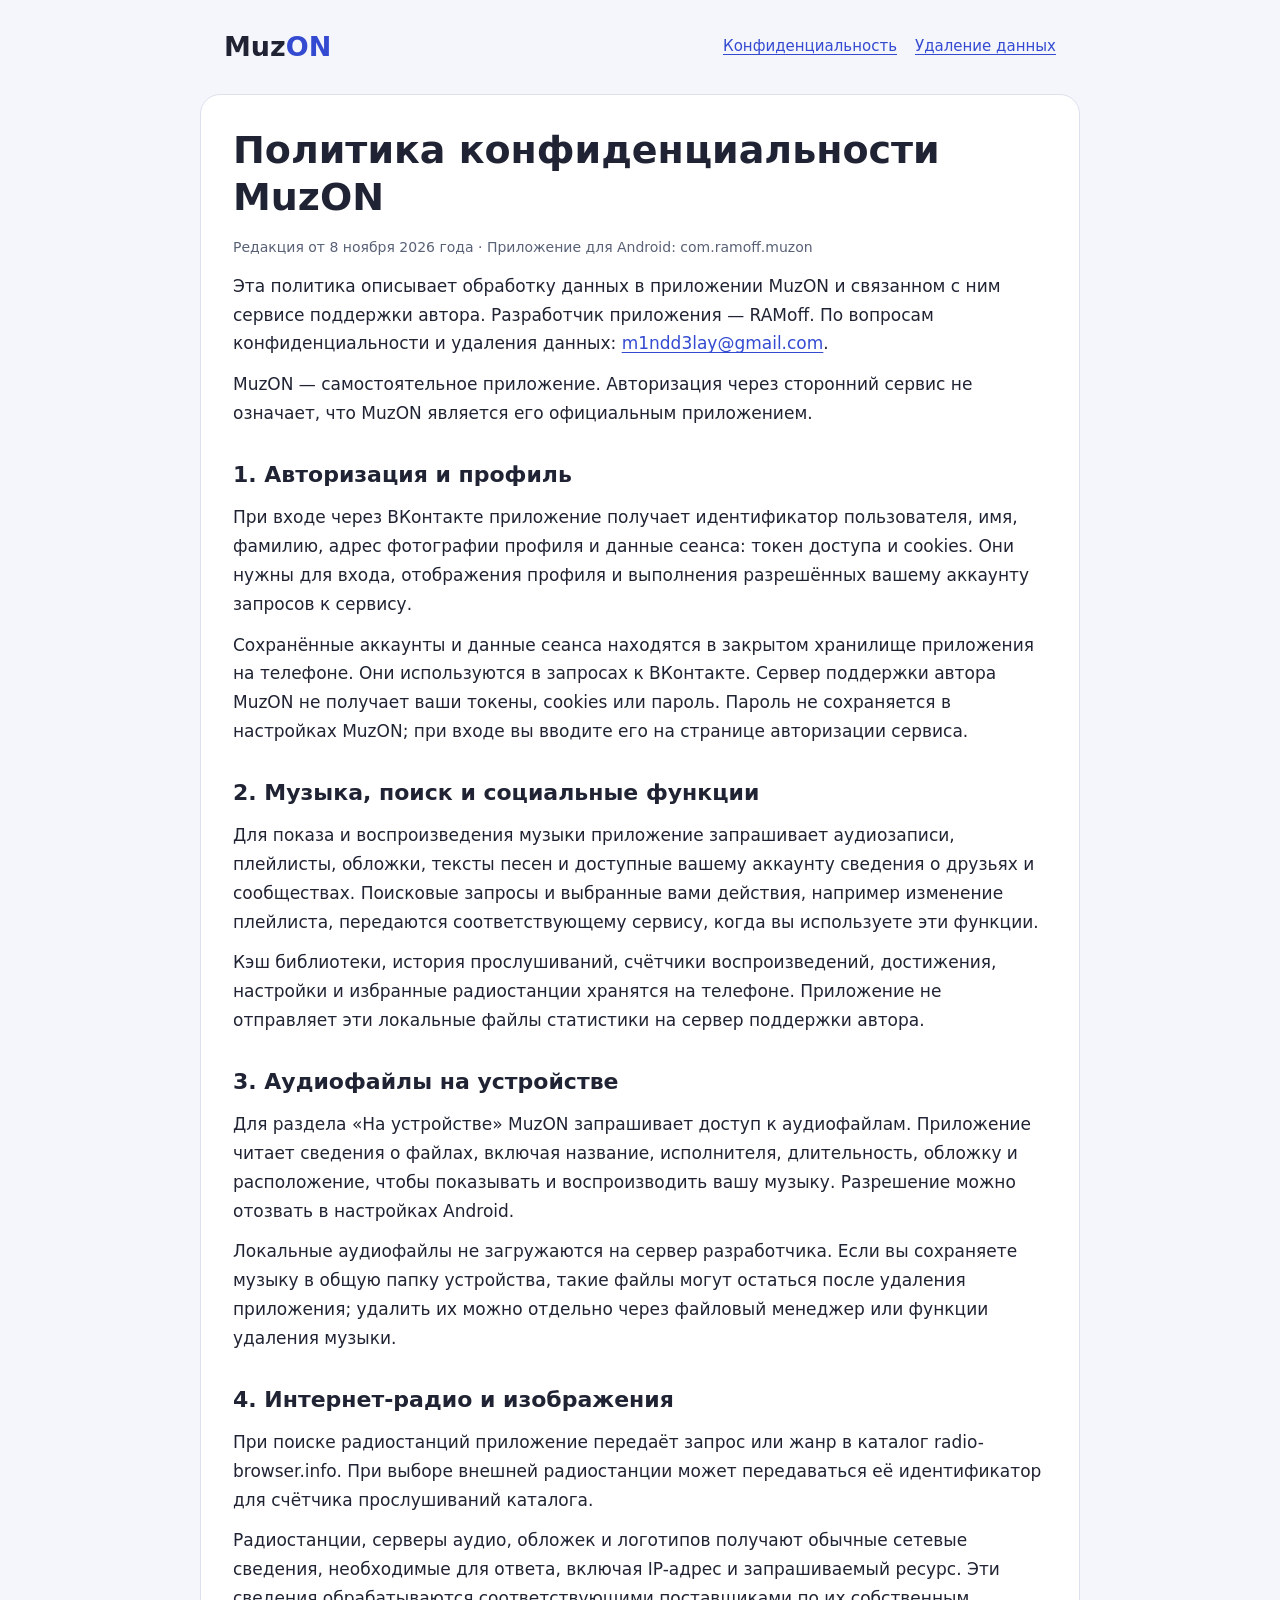
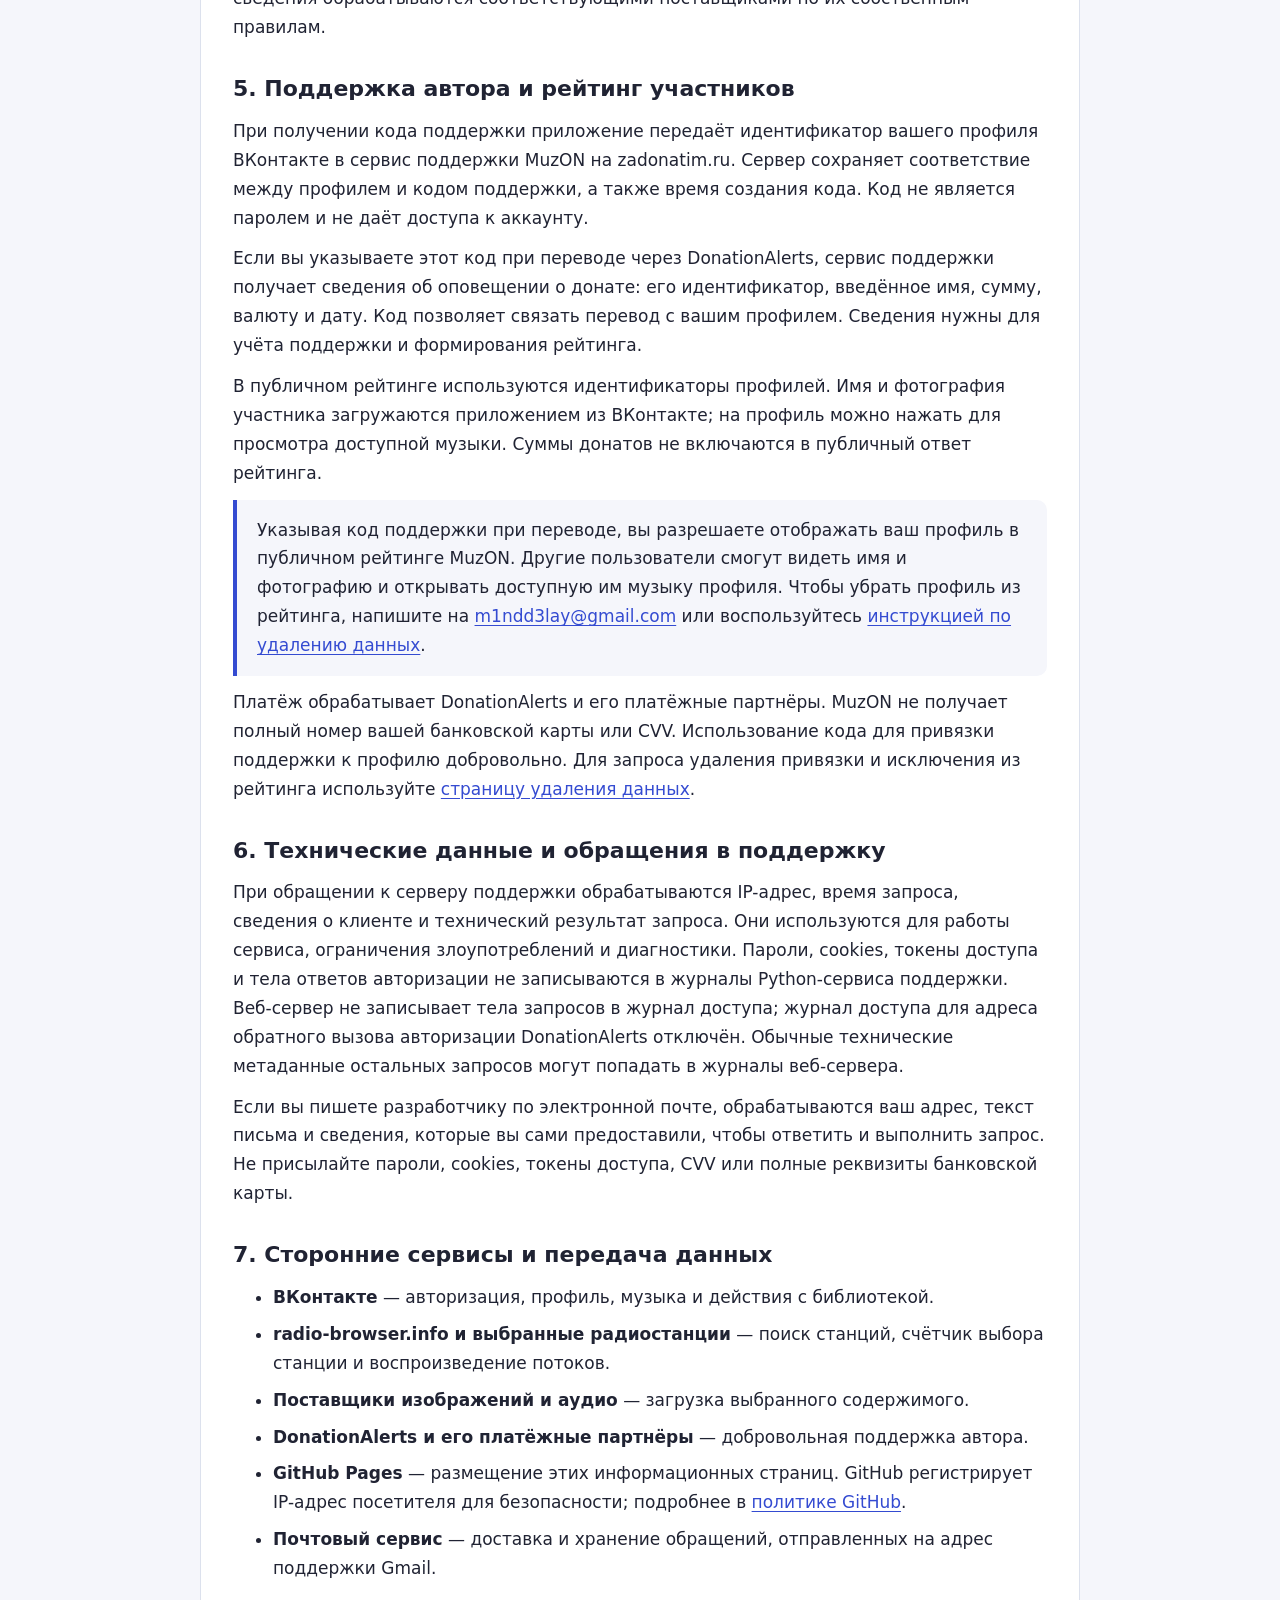
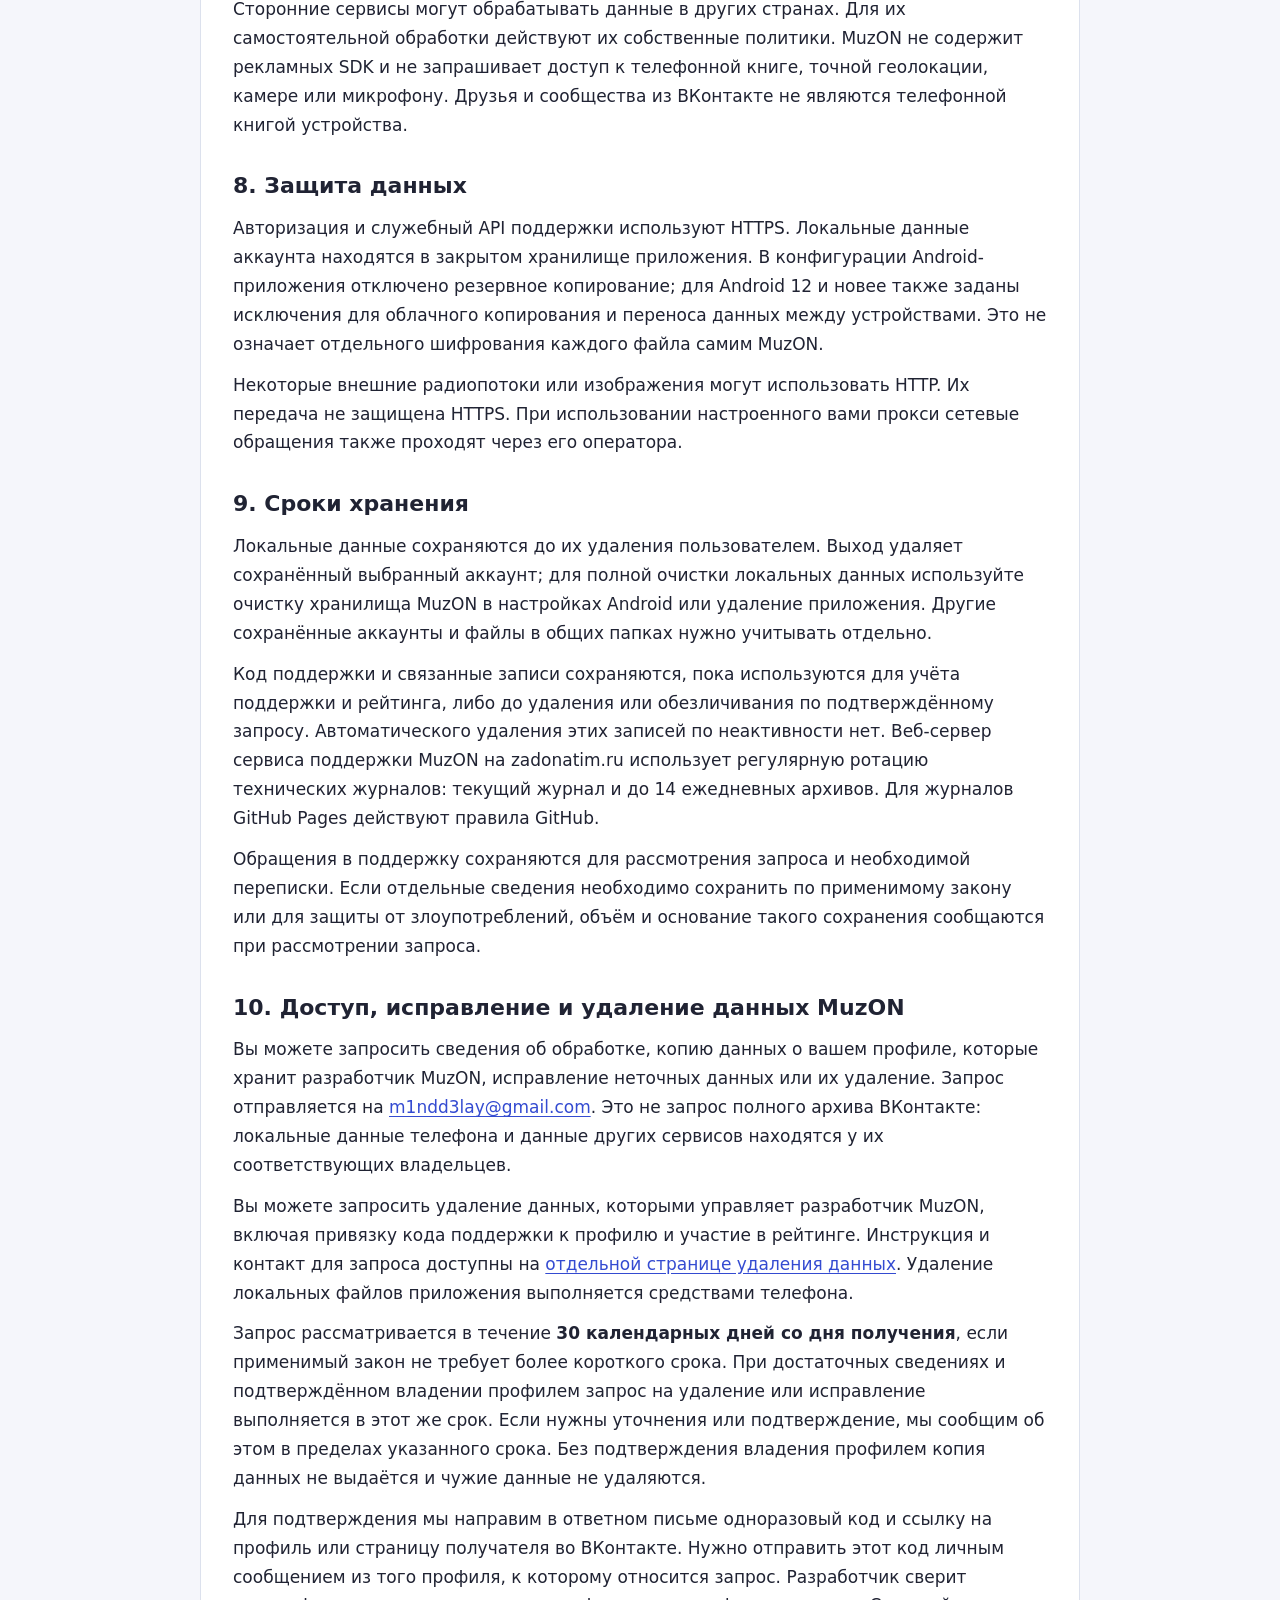
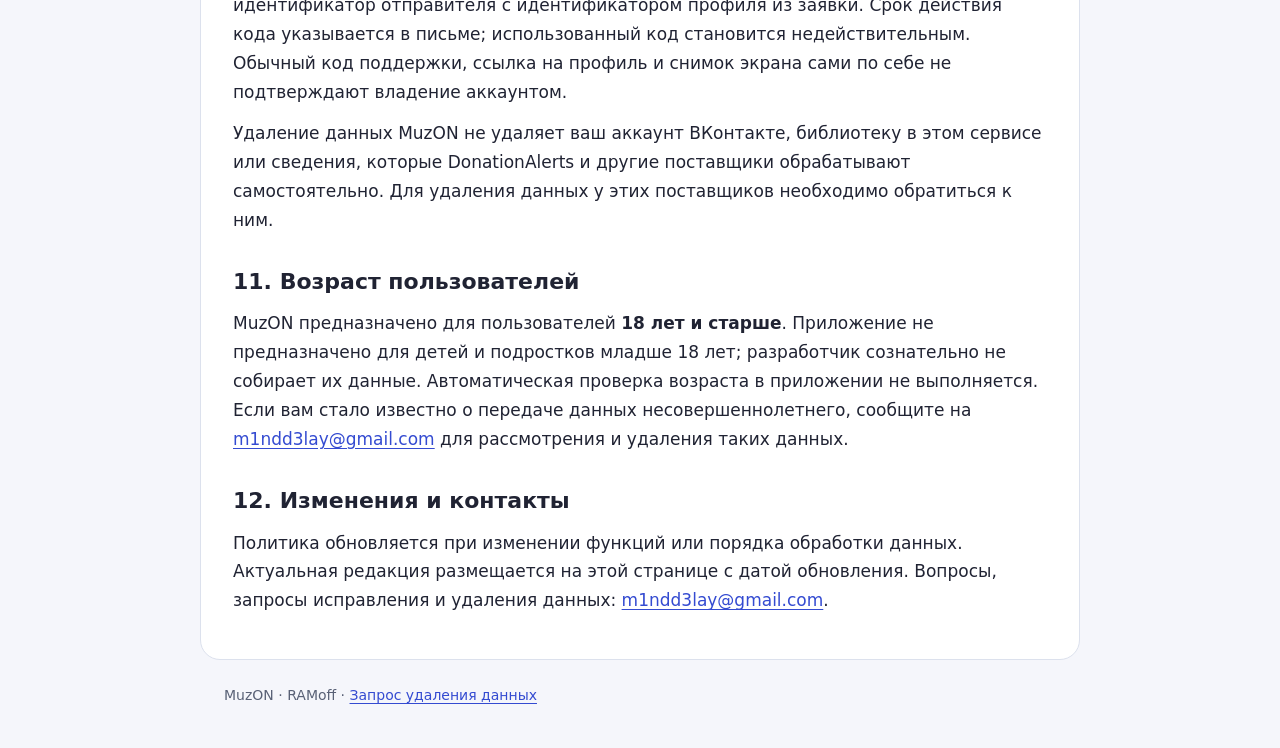
==== privacy-policy.html @ 13344cac "Add files via upload" ====
<!doctype html>
<html lang="ru">
<head>
  <meta charset="utf-8">
  <meta name="viewport" content="width=device-width, initial-scale=1">
  <meta name="referrer" content="no-referrer">
  <title>Политика конфиденциальности MuzON</title>
  <meta name="description" content="Какие данные использует MuzON, где они хранятся, кому передаются и как запросить их удаление.">
  <link rel="stylesheet" href="styles.css">
</head>
<body>
  <header><a class="brand" href="index.html">Muz<span>ON</span></a><nav aria-label="Документы"><a href="privacy-policy.html" aria-current="page">Конфиденциальность</a><a href="delete-account.html">Удаление данных</a></nav></header>
  <main>
    <h1>Политика конфиденциальности MuzON</h1>
    <p class="meta">Редакция от 8 ноября 2026 года · Приложение для Android: com.ramoff.muzon</p>
    <p>Эта политика описывает обработку данных в приложении MuzON и связанном с ним сервисе поддержки автора. Разработчик приложения — RAMoff. По вопросам конфиденциальности и удаления данных: <a href="mailto:m1ndd3lay@gmail.com">m1ndd3lay@gmail.com</a>.</p>
    <p>MuzON — самостоятельное приложение. Авторизация через сторонний сервис не означает, что MuzON является его официальным приложением.</p>

    <h2>1. Авторизация и профиль</h2>
    <p>При входе через ВКонтакте приложение получает идентификатор пользователя, имя, фамилию, адрес фотографии профиля и данные сеанса: токен доступа и cookies. Они нужны для входа, отображения профиля и выполнения разрешённых вашему аккаунту запросов к сервису.</p>
    <p>Сохранённые аккаунты и данные сеанса находятся в закрытом хранилище приложения на телефоне. Они используются в запросах к ВКонтакте. Сервер поддержки автора MuzON не получает ваши токены, cookies или пароль. Пароль не сохраняется в настройках MuzON; при входе вы вводите его на странице авторизации сервиса.</p>

    <h2>2. Музыка, поиск и социальные функции</h2>
    <p>Для показа и воспроизведения музыки приложение запрашивает аудиозаписи, плейлисты, обложки, тексты песен и доступные вашему аккаунту сведения о друзьях и сообществах. Поисковые запросы и выбранные вами действия, например изменение плейлиста, передаются соответствующему сервису, когда вы используете эти функции.</p>
    <p>Кэш библиотеки, история прослушиваний, счётчики воспроизведений, достижения, настройки и избранные радиостанции хранятся на телефоне. Приложение не отправляет эти локальные файлы статистики на сервер поддержки автора.</p>

    <h2>3. Аудиофайлы на устройстве</h2>
    <p>Для раздела «На устройстве» MuzON запрашивает доступ к аудиофайлам. Приложение читает сведения о файлах, включая название, исполнителя, длительность, обложку и расположение, чтобы показывать и воспроизводить вашу музыку. Разрешение можно отозвать в настройках Android.</p>
    <p>Локальные аудиофайлы не загружаются на сервер разработчика. Если вы сохраняете музыку в общую папку устройства, такие файлы могут остаться после удаления приложения; удалить их можно отдельно через файловый менеджер или функции удаления музыки.</p>

    <h2>4. Интернет-радио и изображения</h2>
    <p>При поиске радиостанций приложение передаёт запрос или жанр в каталог radio-browser.info. При выборе внешней радиостанции может передаваться её идентификатор для счётчика прослушиваний каталога.</p>
    <p>Радиостанции, серверы аудио, обложек и логотипов получают обычные сетевые сведения, необходимые для ответа, включая IP-адрес и запрашиваемый ресурс. Эти сведения обрабатываются соответствующими поставщиками по их собственным правилам.</p>

    <h2>5. Поддержка автора и рейтинг участников</h2>
    <p>При получении кода поддержки приложение передаёт идентификатор вашего профиля ВКонтакте в сервис поддержки MuzON на zadonatim.ru. Сервер сохраняет соответствие между профилем и кодом поддержки, а также время создания кода. Код не является паролем и не даёт доступа к аккаунту.</p>
    <p>Если вы указываете этот код при переводе через DonationAlerts, сервис поддержки получает сведения об оповещении о донате: его идентификатор, введённое имя, сумму, валюту и дату. Код позволяет связать перевод с вашим профилем. Сведения нужны для учёта поддержки и формирования рейтинга.</p>
    <p>В публичном рейтинге используются идентификаторы профилей. Имя и фотография участника загружаются приложением из ВКонтакте; на профиль можно нажать для просмотра доступной музыки. Суммы донатов не включаются в публичный ответ рейтинга.</p>
    <p class="notice">Указывая код поддержки при переводе, вы разрешаете отображать ваш профиль в публичном рейтинге MuzON. Другие пользователи смогут видеть имя и фотографию и открывать доступную им музыку профиля. Чтобы убрать профиль из рейтинга, напишите на <a href="mailto:m1ndd3lay@gmail.com">m1ndd3lay@gmail.com</a> или воспользуйтесь <a href="delete-account.html">инструкцией по удалению данных</a>.</p>
    <p>Платёж обрабатывает DonationAlerts и его платёжные партнёры. MuzON не получает полный номер вашей банковской карты или CVV. Использование кода для привязки поддержки к профилю добровольно. Для запроса удаления привязки и исключения из рейтинга используйте <a href="delete-account.html">страницу удаления данных</a>.</p>

    <h2>6. Технические данные и обращения в поддержку</h2>
    <p>При обращении к серверу поддержки обрабатываются IP-адрес, время запроса, сведения о клиенте и технический результат запроса. Они используются для работы сервиса, ограничения злоупотреблений и диагностики. Пароли, cookies, токены доступа и тела ответов авторизации не записываются в журналы Python-сервиса поддержки. Веб-сервер не записывает тела запросов в журнал доступа; журнал доступа для адреса обратного вызова авторизации DonationAlerts отключён. Обычные технические метаданные остальных запросов могут попадать в журналы веб-сервера.</p>
    <p>Если вы пишете разработчику по электронной почте, обрабатываются ваш адрес, текст письма и сведения, которые вы сами предоставили, чтобы ответить и выполнить запрос. Не присылайте пароли, cookies, токены доступа, CVV или полные реквизиты банковской карты.</p>

    <h2>7. Сторонние сервисы и передача данных</h2>
    <ul>
      <li><strong>ВКонтакте</strong> — авторизация, профиль, музыка и действия с библиотекой.</li>
      <li><strong>radio-browser.info и выбранные радиостанции</strong> — поиск станций, счётчик выбора станции и воспроизведение потоков.</li>
      <li><strong>Поставщики изображений и аудио</strong> — загрузка выбранного содержимого.</li>
      <li><strong>DonationAlerts и его платёжные партнёры</strong> — добровольная поддержка автора.</li>
      <li><strong>GitHub Pages</strong> — размещение этих информационных страниц. GitHub регистрирует IP-адрес посетителя для безопасности; подробнее в <a href="https://docs.github.com/en/site-policy/privacy-policies/github-general-privacy-statement" rel="noreferrer">политике GitHub</a>.</li>
      <li><strong>Почтовый сервис</strong> — доставка и хранение обращений, отправленных на адрес поддержки Gmail.</li>
    </ul>
    <p>Сторонние сервисы могут обрабатывать данные в других странах. Для их самостоятельной обработки действуют их собственные политики. MuzON не содержит рекламных SDK и не запрашивает доступ к телефонной книге, точной геолокации, камере или микрофону. Друзья и сообщества из ВКонтакте не являются телефонной книгой устройства.</p>

    <h2>8. Защита данных</h2>
    <p>Авторизация и служебный API поддержки используют HTTPS. Локальные данные аккаунта находятся в закрытом хранилище приложения. В конфигурации Android-приложения отключено резервное копирование; для Android 12 и новее также заданы исключения для облачного копирования и переноса данных между устройствами. Это не означает отдельного шифрования каждого файла самим MuzON.</p>
    <p>Некоторые внешние радиопотоки или изображения могут использовать HTTP. Их передача не защищена HTTPS. При использовании настроенного вами прокси сетевые обращения также проходят через его оператора.</p>

    <h2>9. Сроки хранения</h2>
    <p>Локальные данные сохраняются до их удаления пользователем. Выход удаляет сохранённый выбранный аккаунт; для полной очистки локальных данных используйте очистку хранилища MuzON в настройках Android или удаление приложения. Другие сохранённые аккаунты и файлы в общих папках нужно учитывать отдельно.</p>
    <p>Код поддержки и связанные записи сохраняются, пока используются для учёта поддержки и рейтинга, либо до удаления или обезличивания по подтверждённому запросу. Автоматического удаления этих записей по неактивности нет. Веб-сервер сервиса поддержки MuzON на zadonatim.ru использует регулярную ротацию технических журналов: текущий журнал и до 14 ежедневных архивов. Для журналов GitHub Pages действуют правила GitHub.</p>
    <p>Обращения в поддержку сохраняются для рассмотрения запроса и необходимой переписки. Если отдельные сведения необходимо сохранить по применимому закону или для защиты от злоупотреблений, объём и основание такого сохранения сообщаются при рассмотрении запроса.</p>

    <h2 id="deletion">10. Доступ, исправление и удаление данных MuzON</h2>
    <p>Вы можете запросить сведения об обработке, копию данных о вашем профиле, которые хранит разработчик MuzON, исправление неточных данных или их удаление. Запрос отправляется на <a href="mailto:m1ndd3lay@gmail.com">m1ndd3lay@gmail.com</a>. Это не запрос полного архива ВКонтакте: локальные данные телефона и данные других сервисов находятся у их соответствующих владельцев.</p>
    <p>Вы можете запросить удаление данных, которыми управляет разработчик MuzON, включая привязку кода поддержки к профилю и участие в рейтинге. Инструкция и контакт для запроса доступны на <a href="delete-account.html">отдельной странице удаления данных</a>. Удаление локальных файлов приложения выполняется средствами телефона.</p>
    <p>Запрос рассматривается в течение <strong>30 календарных дней со дня получения</strong>, если применимый закон не требует более короткого срока. При достаточных сведениях и подтверждённом владении профилем запрос на удаление или исправление выполняется в этот же срок. Если нужны уточнения или подтверждение, мы сообщим об этом в пределах указанного срока. Без подтверждения владения профилем копия данных не выдаётся и чужие данные не удаляются.</p>
    <p>Для подтверждения мы направим в ответном письме одноразовый код и ссылку на профиль или страницу получателя во ВКонтакте. Нужно отправить этот код личным сообщением из того профиля, к которому относится запрос. Разработчик сверит идентификатор отправителя с идентификатором профиля из заявки. Срок действия кода указывается в письме; использованный код становится недействительным. Обычный код поддержки, ссылка на профиль и снимок экрана сами по себе не подтверждают владение аккаунтом.</p>
    <p>Удаление данных MuzON не удаляет ваш аккаунт ВКонтакте, библиотеку в этом сервисе или сведения, которые DonationAlerts и другие поставщики обрабатывают самостоятельно. Для удаления данных у этих поставщиков необходимо обратиться к ним.</p>

    <h2>11. Возраст пользователей</h2>
    <p>MuzON предназначено для пользователей <strong>18 лет и старше</strong>. Приложение не предназначено для детей и подростков младше 18 лет; разработчик сознательно не собирает их данные. Автоматическая проверка возраста в приложении не выполняется. Если вам стало известно о передаче данных несовершеннолетнего, сообщите на <a href="mailto:m1ndd3lay@gmail.com">m1ndd3lay@gmail.com</a> для рассмотрения и удаления таких данных.</p>

    <h2>12. Изменения и контакты</h2>
    <p>Политика обновляется при изменении функций или порядка обработки данных. Актуальная редакция размещается на этой странице с датой обновления. Вопросы, запросы исправления и удаления данных: <a href="mailto:m1ndd3lay@gmail.com">m1ndd3lay@gmail.com</a>.</p>
  </main>
  <footer>MuzON · RAMoff · <a href="delete-account.html">Запрос удаления данных</a></footer>
</body>
</html>
---- styles.css ----
:root { color-scheme: light dark; --bg: #f5f6fb; --card: #fff; --text: #202333; --muted: #596176; --line: #dce1ed; --accent: #344bd1; }
* { box-sizing: border-box; }
body { margin: 0; background: var(--bg); color: var(--text); font: 17px/1.7 system-ui, -apple-system, "Segoe UI", sans-serif; }
header, main, footer { max-width: 880px; margin: auto; padding: 24px; }
header { display: flex; flex-wrap: wrap; align-items: center; justify-content: space-between; gap: 16px; }
.brand { font-size: 27px; font-weight: 800; text-decoration: none; color: var(--text); }
.brand span { color: var(--accent); }
nav { display: flex; flex-wrap: wrap; gap: 18px; font-size: 15px; }
main { background: var(--card); border: 1px solid var(--line); border-radius: 20px; padding: 32px; }
h1 { font-size: clamp(27px, 5vw, 38px); line-height: 1.25; margin: 0 0 14px; }
h2 { font-size: 22px; line-height: 1.4; margin: 32px 0 10px; scroll-margin-top: 20px; }
p, ul, ol { margin: 12px 0; }
li { margin: 8px 0; }
a { color: var(--accent); overflow-wrap: anywhere; text-underline-offset: 3px; }
a:focus-visible { outline: 3px solid var(--accent); outline-offset: 4px; border-radius: 3px; }
.meta, footer { color: var(--muted); font-size: 14px; }
.notice { padding: 16px 20px; border-left: 4px solid var(--accent); background: var(--bg); border-radius: 0 10px 10px 0; }
.button { display: inline-block; padding: 12px 20px; margin: 8px 0; color: #fff; background: var(--accent); border-radius: 10px; text-decoration: none; font-weight: 650; }
.cards { display: grid; gap: 16px; margin: 24px 0; }
.cards a { display: block; padding: 20px; border: 1px solid var(--line); border-radius: 12px; font-weight: 650; }
footer { padding-bottom: 40px; }
@media (max-width: 600px) { header, footer { padding: 20px; } main { margin: 0 10px; padding: 24px 20px; } nav { gap: 12px; } }
@media (prefers-color-scheme: dark) { :root { --bg: #111323; --card: #1c2033; --text: #edf0fa; --muted: #b3bdd3; --line: #353d55; --accent: #a1b2ff; } .button { color: #111323; } }
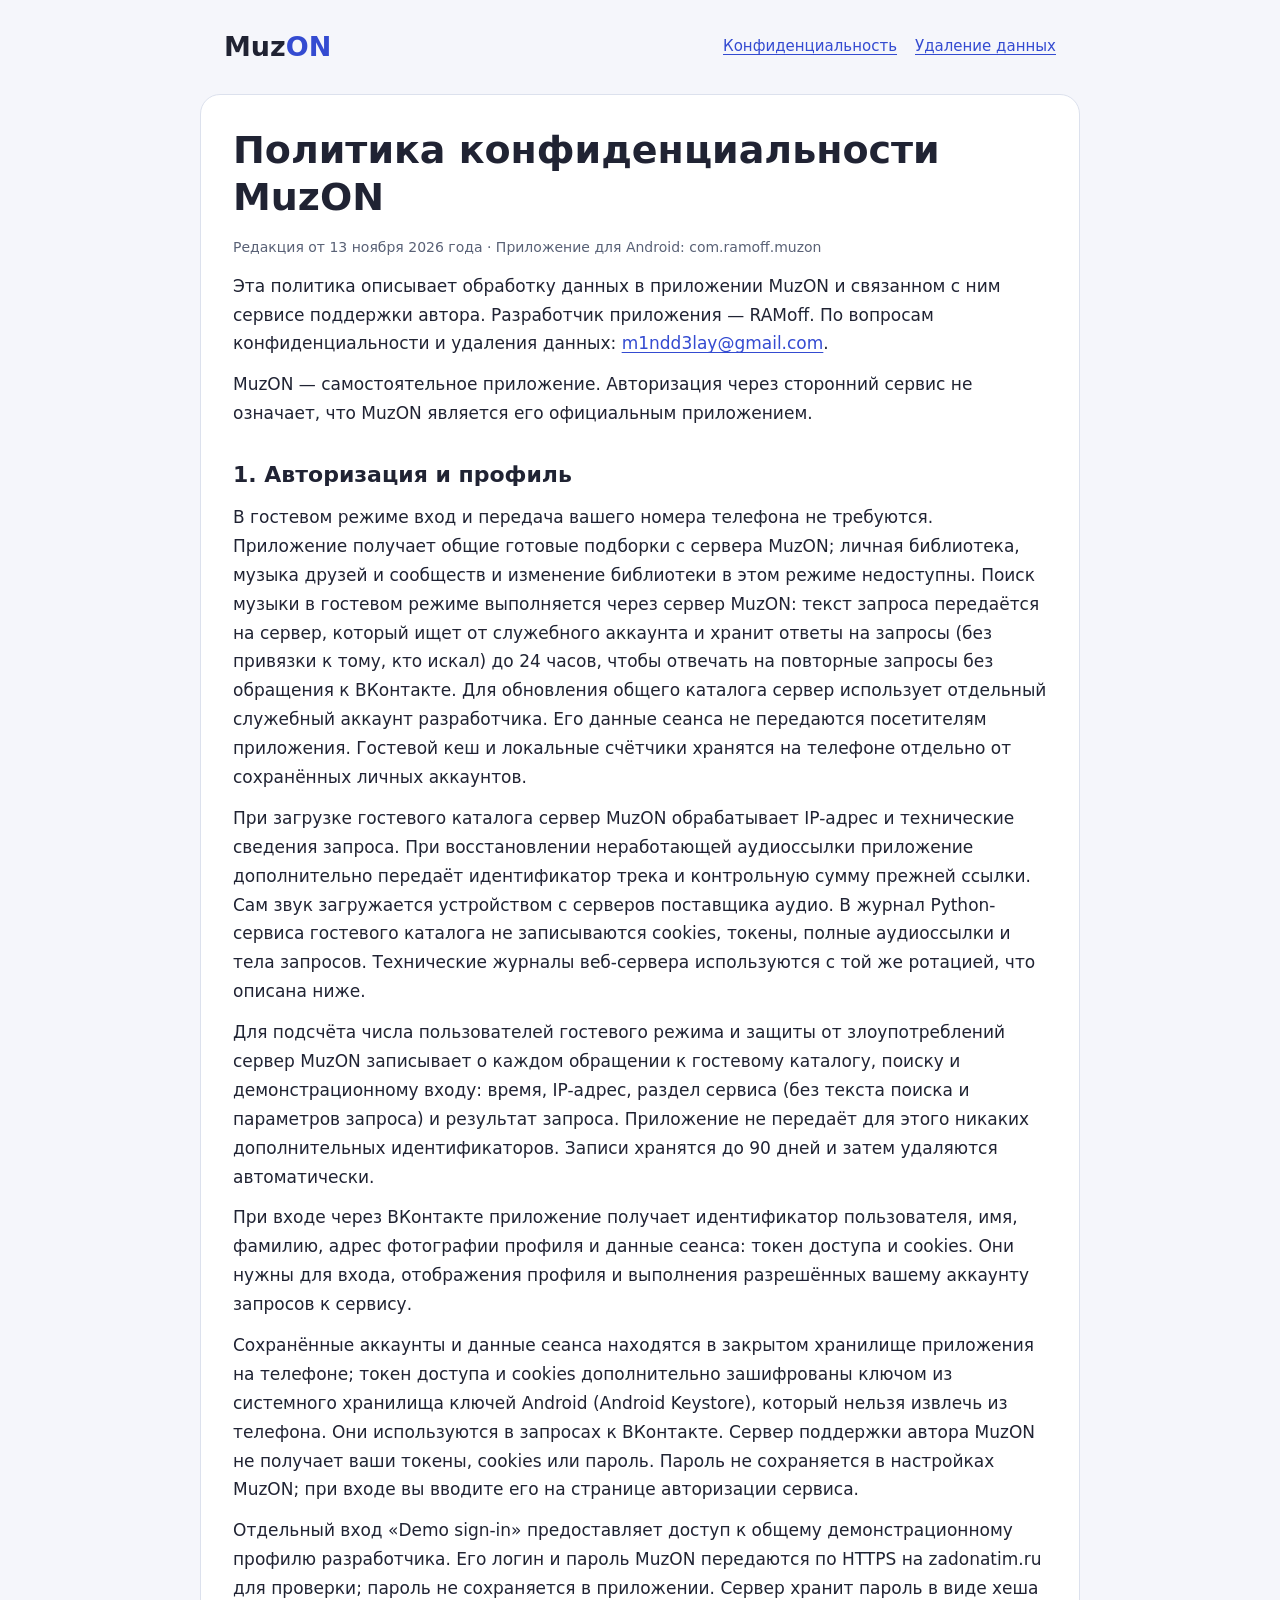
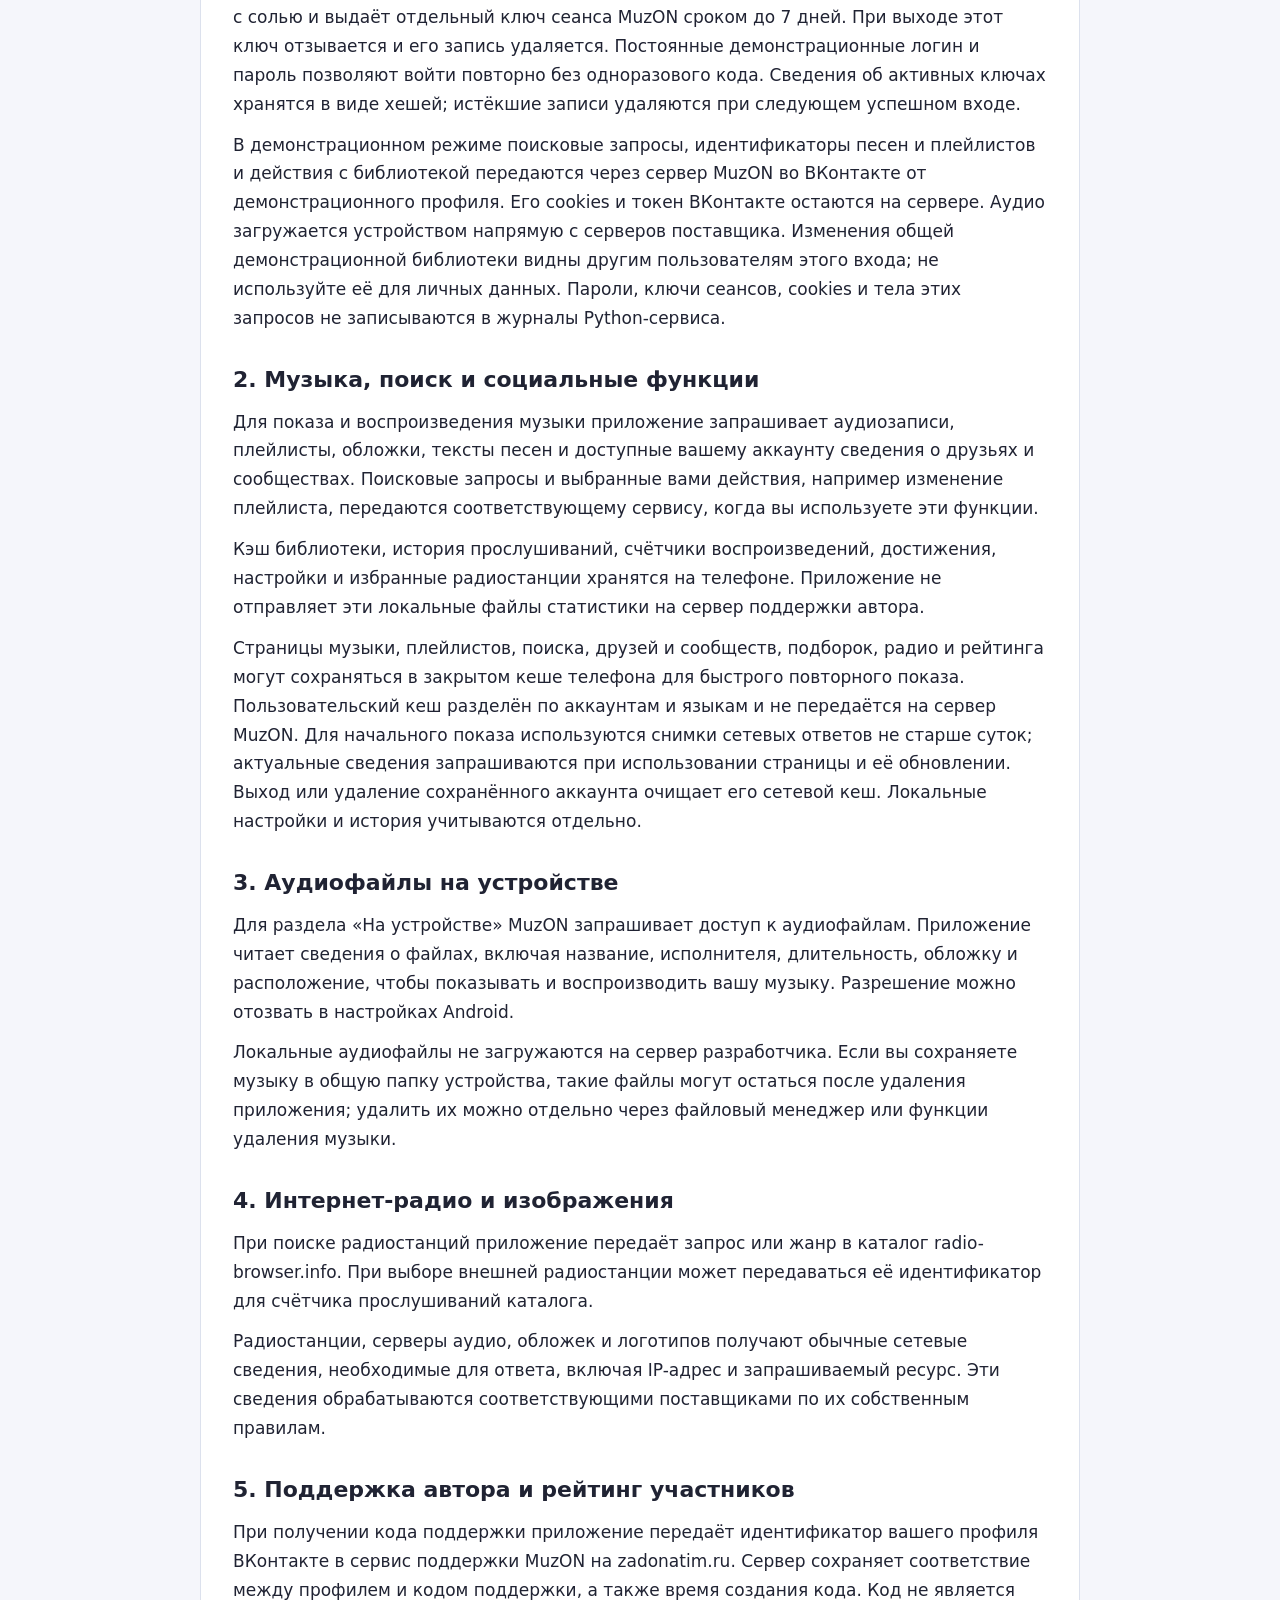
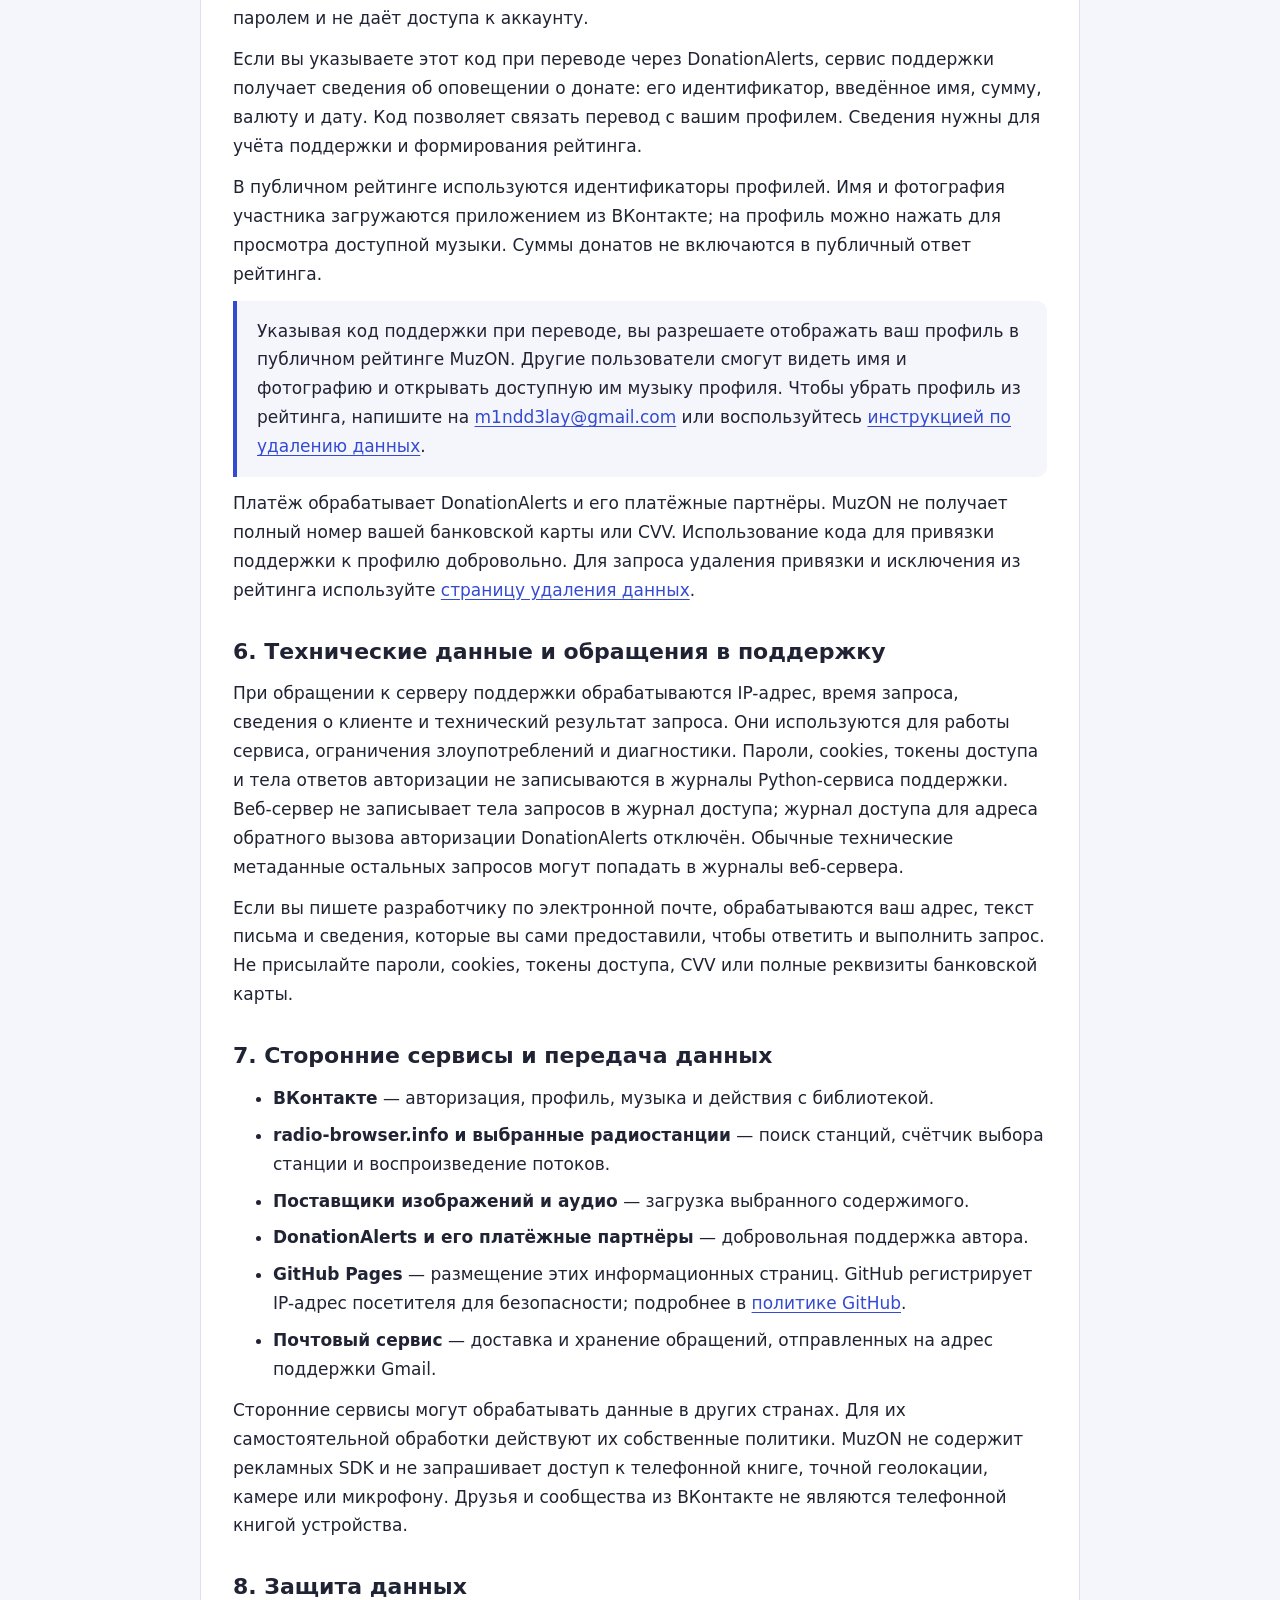
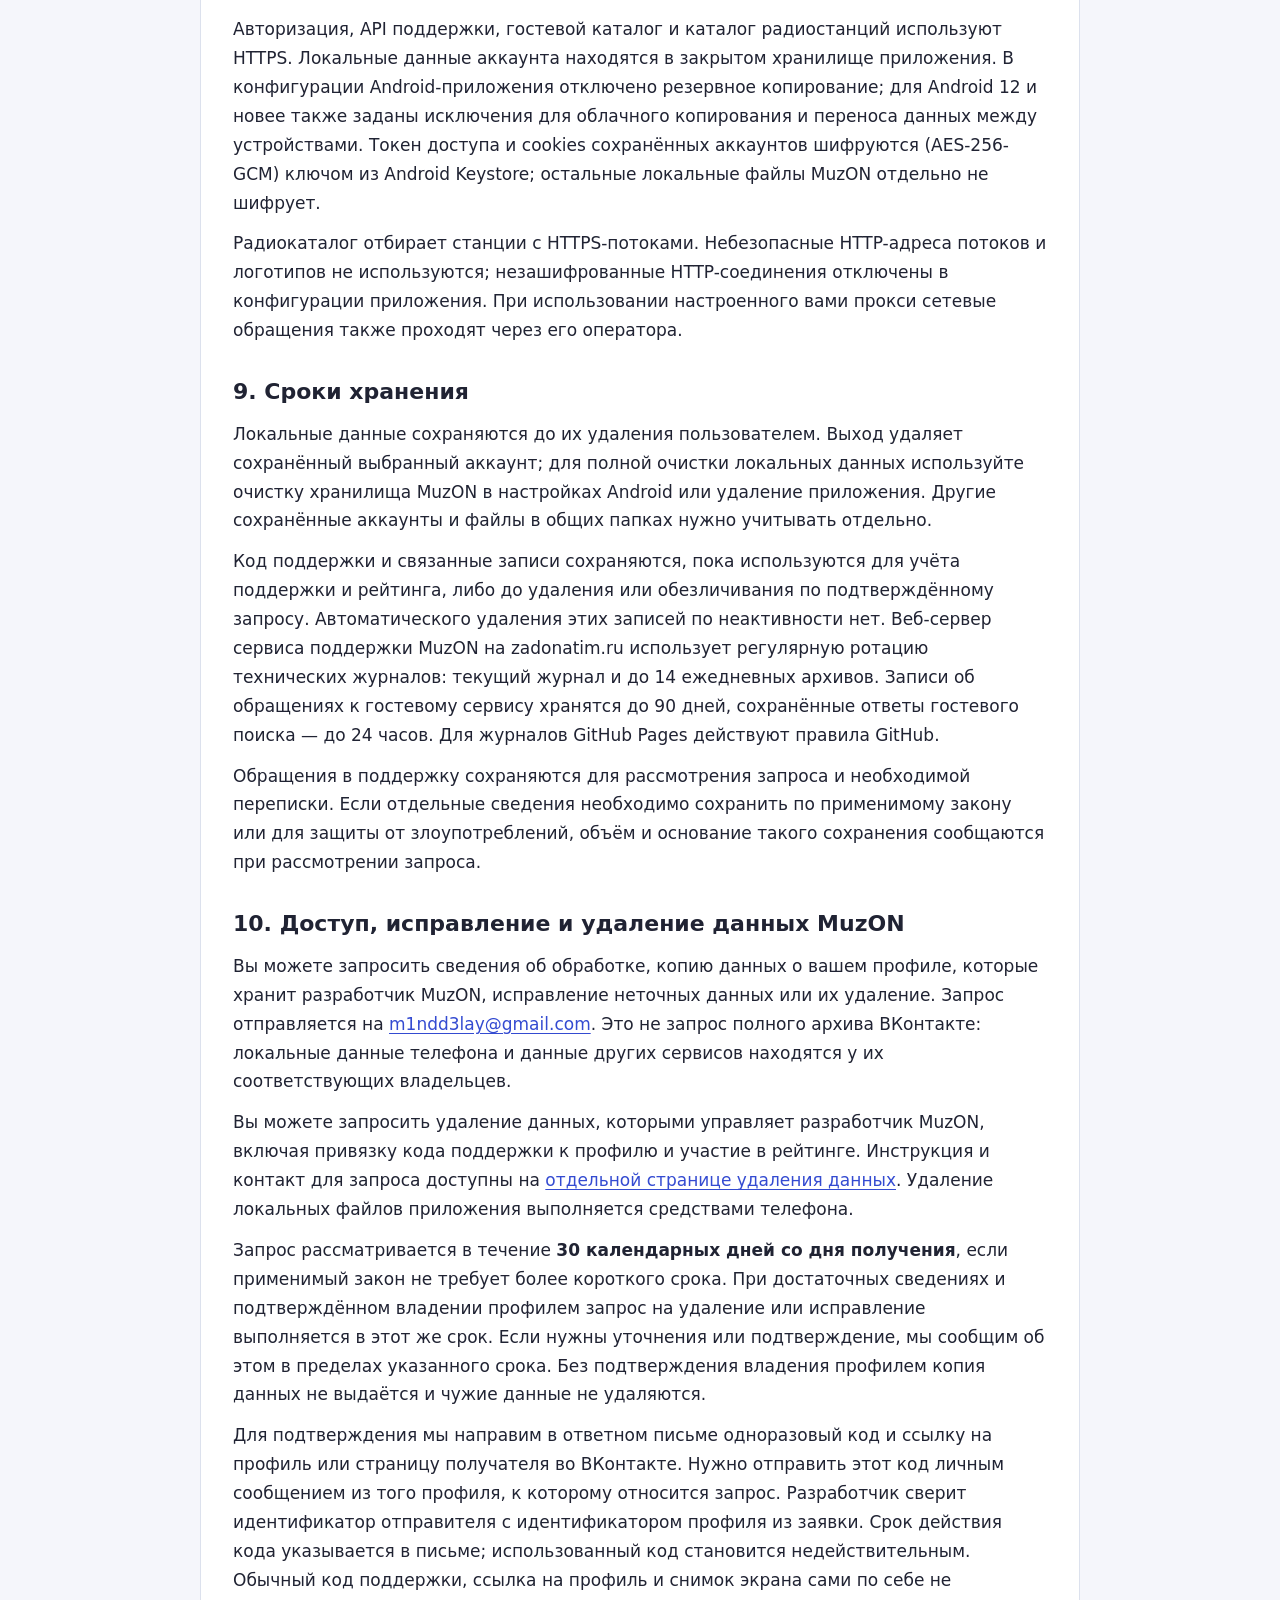
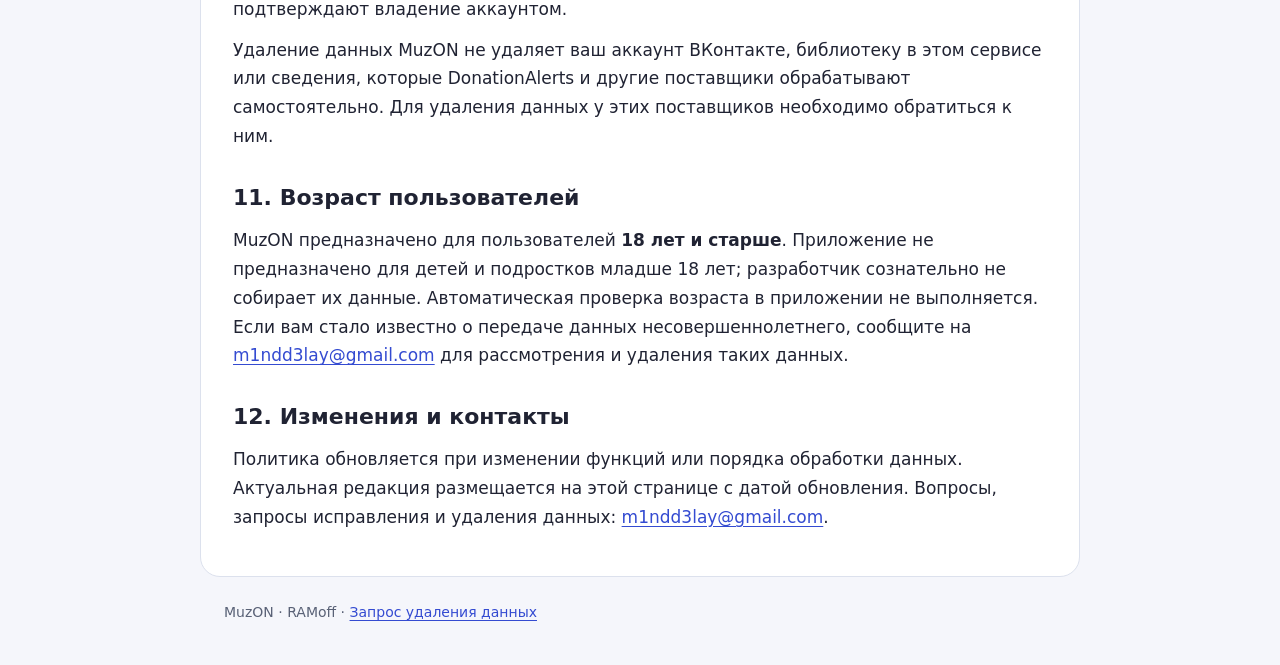
==== commit bd673bfd: "Add files via upload" ====
--- a/privacy-policy.html
+++ b/privacy-policy.html
@@ -12,17 +12,23 @@
   <header><a class="brand" href="index.html">Muz<span>ON</span></a><nav aria-label="Документы"><a href="privacy-policy.html" aria-current="page">Конфиденциальность</a><a href="delete-account.html">Удаление данных</a></nav></header>
   <main>
     <h1>Политика конфиденциальности MuzON</h1>
-    <p class="meta">Редакция от 8 ноября 2026 года · Приложение для Android: com.ramoff.muzon</p>
+    <p class="meta">Редакция от 13 ноября 2026 года · Приложение для Android: com.ramoff.muzon</p>
     <p>Эта политика описывает обработку данных в приложении MuzON и связанном с ним сервисе поддержки автора. Разработчик приложения — RAMoff. По вопросам конфиденциальности и удаления данных: <a href="mailto:m1ndd3lay@gmail.com">m1ndd3lay@gmail.com</a>.</p>
     <p>MuzON — самостоятельное приложение. Авторизация через сторонний сервис не означает, что MuzON является его официальным приложением.</p>
 
     <h2>1. Авторизация и профиль</h2>
+    <p>В гостевом режиме вход и передача вашего номера телефона не требуются. Приложение получает общие готовые подборки с сервера MuzON; личная библиотека, музыка друзей и сообществ и изменение библиотеки в этом режиме недоступны. Поиск музыки в гостевом режиме выполняется через сервер MuzON: текст запроса передаётся на сервер, который ищет от служебного аккаунта и хранит ответы на запросы (без привязки к тому, кто искал) до 24 часов, чтобы отвечать на повторные запросы без обращения к ВКонтакте. Для обновления общего каталога сервер использует отдельный служебный аккаунт разработчика. Его данные сеанса не передаются посетителям приложения. Гостевой кеш и локальные счётчики хранятся на телефоне отдельно от сохранённых личных аккаунтов.</p>
+    <p>При загрузке гостевого каталога сервер MuzON обрабатывает IP-адрес и технические сведения запроса. При восстановлении неработающей аудиоссылки приложение дополнительно передаёт идентификатор трека и контрольную сумму прежней ссылки. Сам звук загружается устройством с серверов поставщика аудио. В журнал Python-сервиса гостевого каталога не записываются cookies, токены, полные аудиоссылки и тела запросов. Технические журналы веб-сервера используются с той же ротацией, что описана ниже.</p>
+    <p>Для подсчёта числа пользователей гостевого режима и защиты от злоупотреблений сервер MuzON записывает о каждом обращении к гостевому каталогу, поиску и демонстрационному входу: время, IP-адрес, раздел сервиса (без текста поиска и параметров запроса) и результат запроса. Приложение не передаёт для этого никаких дополнительных идентификаторов. Записи хранятся до 90 дней и затем удаляются автоматически.</p>
     <p>При входе через ВКонтакте приложение получает идентификатор пользователя, имя, фамилию, адрес фотографии профиля и данные сеанса: токен доступа и cookies. Они нужны для входа, отображения профиля и выполнения разрешённых вашему аккаунту запросов к сервису.</p>
-    <p>Сохранённые аккаунты и данные сеанса находятся в закрытом хранилище приложения на телефоне. Они используются в запросах к ВКонтакте. Сервер поддержки автора MuzON не получает ваши токены, cookies или пароль. Пароль не сохраняется в настройках MuzON; при входе вы вводите его на странице авторизации сервиса.</p>
+    <p>Сохранённые аккаунты и данные сеанса находятся в закрытом хранилище приложения на телефоне; токен доступа и cookies дополнительно зашифрованы ключом из системного хранилища ключей Android (Android Keystore), который нельзя извлечь из телефона. Они используются в запросах к ВКонтакте. Сервер поддержки автора MuzON не получает ваши токены, cookies или пароль. Пароль не сохраняется в настройках MuzON; при входе вы вводите его на странице авторизации сервиса.</p>
+    <p>Отдельный вход «Demo sign-in» предоставляет доступ к общему демонстрационному профилю разработчика. Его логин и пароль MuzON передаются по HTTPS на zadonatim.ru для проверки; пароль не сохраняется в приложении. Сервер хранит пароль в виде хеша с солью и выдаёт отдельный ключ сеанса MuzON сроком до 7 дней. При выходе этот ключ отзывается и его запись удаляется. Постоянные демонстрационные логин и пароль позволяют войти повторно без одноразового кода. Сведения об активных ключах хранятся в виде хешей; истёкшие записи удаляются при следующем успешном входе.</p>
+    <p>В демонстрационном режиме поисковые запросы, идентификаторы песен и плейлистов и действия с библиотекой передаются через сервер MuzON во ВКонтакте от демонстрационного профиля. Его cookies и токен ВКонтакте остаются на сервере. Аудио загружается устройством напрямую с серверов поставщика. Изменения общей демонстрационной библиотеки видны другим пользователям этого входа; не используйте её для личных данных. Пароли, ключи сеансов, cookies и тела этих запросов не записываются в журналы Python-сервиса.</p>
 
     <h2>2. Музыка, поиск и социальные функции</h2>
     <p>Для показа и воспроизведения музыки приложение запрашивает аудиозаписи, плейлисты, обложки, тексты песен и доступные вашему аккаунту сведения о друзьях и сообществах. Поисковые запросы и выбранные вами действия, например изменение плейлиста, передаются соответствующему сервису, когда вы используете эти функции.</p>
     <p>Кэш библиотеки, история прослушиваний, счётчики воспроизведений, достижения, настройки и избранные радиостанции хранятся на телефоне. Приложение не отправляет эти локальные файлы статистики на сервер поддержки автора.</p>
+    <p>Страницы музыки, плейлистов, поиска, друзей и сообществ, подборок, радио и рейтинга могут сохраняться в закрытом кеше телефона для быстрого повторного показа. Пользовательский кеш разделён по аккаунтам и языкам и не передаётся на сервер MuzON. Для начального показа используются снимки сетевых ответов не старше суток; актуальные сведения запрашиваются при использовании страницы и её обновлении. Выход или удаление сохранённого аккаунта очищает его сетевой кеш. Локальные настройки и история учитываются отдельно.</p>
 
     <h2>3. Аудиофайлы на устройстве</h2>
     <p>Для раздела «На устройстве» MuzON запрашивает доступ к аудиофайлам. Приложение читает сведения о файлах, включая название, исполнителя, длительность, обложку и расположение, чтобы показывать и воспроизводить вашу музыку. Разрешение можно отозвать в настройках Android.</p>
@@ -55,12 +61,12 @@
     <p>Сторонние сервисы могут обрабатывать данные в других странах. Для их самостоятельной обработки действуют их собственные политики. MuzON не содержит рекламных SDK и не запрашивает доступ к телефонной книге, точной геолокации, камере или микрофону. Друзья и сообщества из ВКонтакте не являются телефонной книгой устройства.</p>
 
     <h2>8. Защита данных</h2>
-    <p>Авторизация и служебный API поддержки используют HTTPS. Локальные данные аккаунта находятся в закрытом хранилище приложения. В конфигурации Android-приложения отключено резервное копирование; для Android 12 и новее также заданы исключения для облачного копирования и переноса данных между устройствами. Это не означает отдельного шифрования каждого файла самим MuzON.</p>
-    <p>Некоторые внешние радиопотоки или изображения могут использовать HTTP. Их передача не защищена HTTPS. При использовании настроенного вами прокси сетевые обращения также проходят через его оператора.</p>
+    <p>Авторизация, API поддержки, гостевой каталог и каталог радиостанций используют HTTPS. Локальные данные аккаунта находятся в закрытом хранилище приложения. В конфигурации Android-приложения отключено резервное копирование; для Android 12 и новее также заданы исключения для облачного копирования и переноса данных между устройствами. Токен доступа и cookies сохранённых аккаунтов шифруются (AES-256-GCM) ключом из Android Keystore; остальные локальные файлы MuzON отдельно не шифрует.</p>
+    <p>Радиокаталог отбирает станции с HTTPS-потоками. Небезопасные HTTP-адреса потоков и логотипов не используются; незашифрованные HTTP-соединения отключены в конфигурации приложения. При использовании настроенного вами прокси сетевые обращения также проходят через его оператора.</p>
 
     <h2>9. Сроки хранения</h2>
     <p>Локальные данные сохраняются до их удаления пользователем. Выход удаляет сохранённый выбранный аккаунт; для полной очистки локальных данных используйте очистку хранилища MuzON в настройках Android или удаление приложения. Другие сохранённые аккаунты и файлы в общих папках нужно учитывать отдельно.</p>
-    <p>Код поддержки и связанные записи сохраняются, пока используются для учёта поддержки и рейтинга, либо до удаления или обезличивания по подтверждённому запросу. Автоматического удаления этих записей по неактивности нет. Веб-сервер сервиса поддержки MuzON на zadonatim.ru использует регулярную ротацию технических журналов: текущий журнал и до 14 ежедневных архивов. Для журналов GitHub Pages действуют правила GitHub.</p>
+    <p>Код поддержки и связанные записи сохраняются, пока используются для учёта поддержки и рейтинга, либо до удаления или обезличивания по подтверждённому запросу. Автоматического удаления этих записей по неактивности нет. Веб-сервер сервиса поддержки MuzON на zadonatim.ru использует регулярную ротацию технических журналов: текущий журнал и до 14 ежедневных архивов. Записи об обращениях к гостевому сервису хранятся до 90 дней, сохранённые ответы гостевого поиска — до 24 часов. Для журналов GitHub Pages действуют правила GitHub.</p>
     <p>Обращения в поддержку сохраняются для рассмотрения запроса и необходимой переписки. Если отдельные сведения необходимо сохранить по применимому закону или для защиты от злоупотреблений, объём и основание такого сохранения сообщаются при рассмотрении запроса.</p>
 
     <h2 id="deletion">10. Доступ, исправление и удаление данных MuzON</h2>
